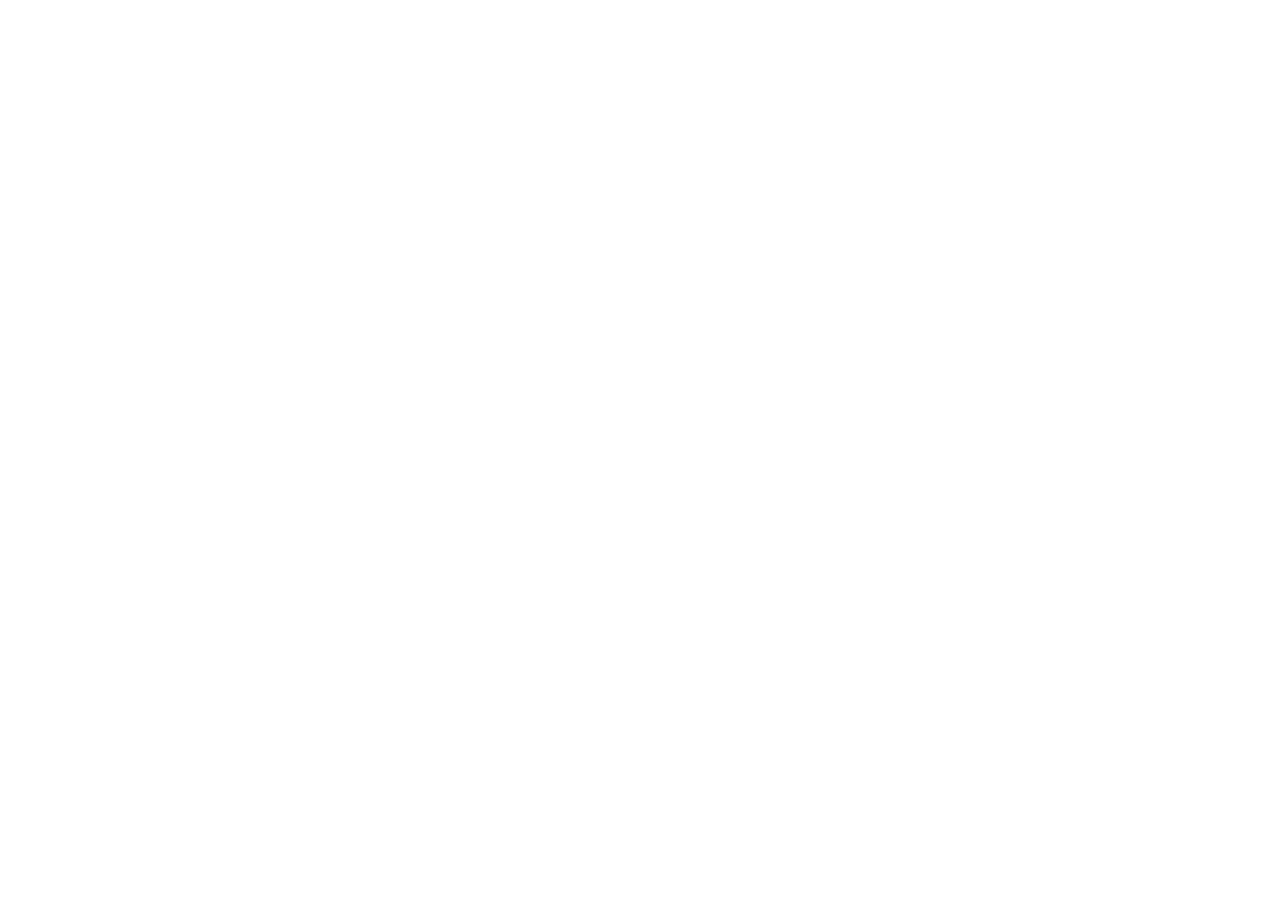
==== index.html @ e87ff60b "Serve static build from Pages branch" ====
<!doctype html>
<html lang="en">
  <head>
    <meta charset="UTF-8" />
    <meta name="viewport" content="width=device-width, initial-scale=1.0" />
    <meta name="theme-color" content="#f4f0e8" />
    <meta name="description" content="A conversation becomes a mural. Explore the Mural Memory QR demo." />
    <title>Mural Memory — conversation to wall</title>
    <script type="module" crossorigin src="/mural-memory-demo-site/assets/index-DfGF7hbg.js"></script>
    <link rel="stylesheet" crossorigin href="/mural-memory-demo-site/assets/index-CrHmBFet.css">
  </head>
  <body>
    <div id="root"></div>
  </body>
</html>
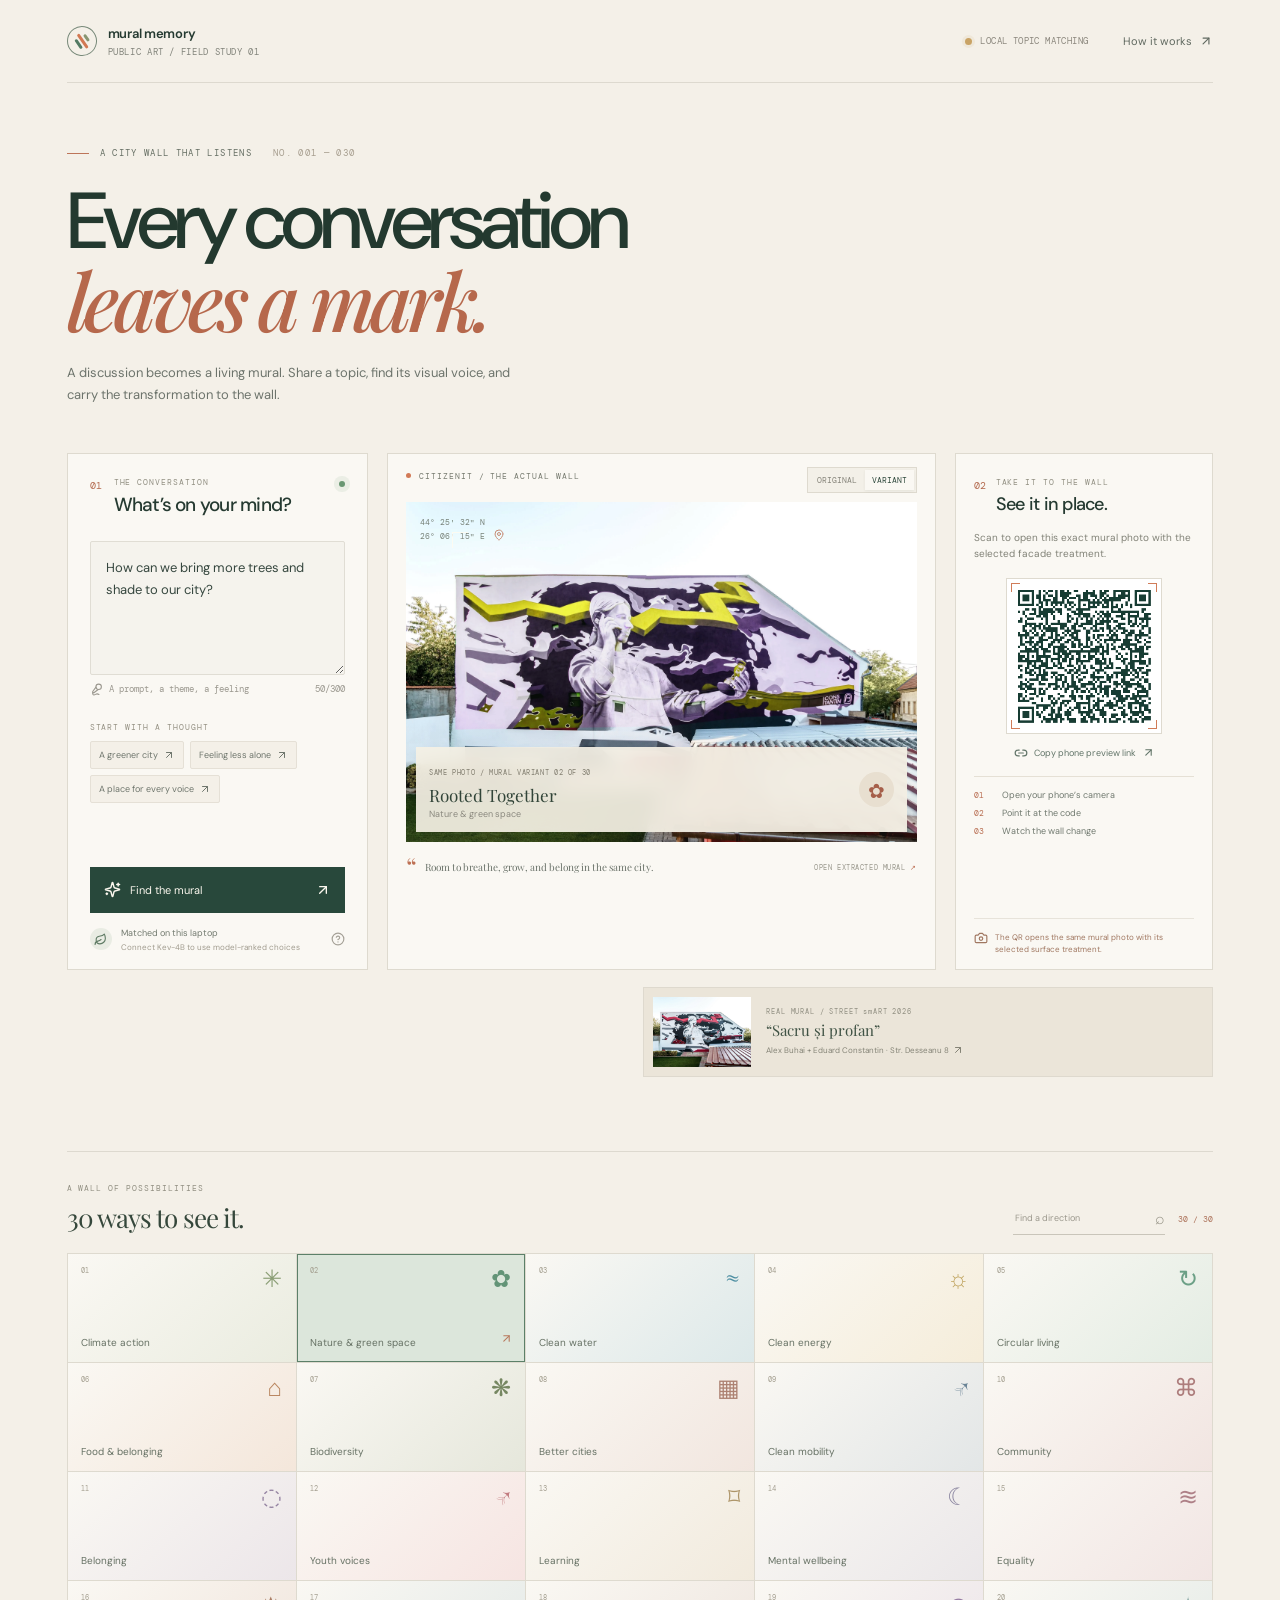
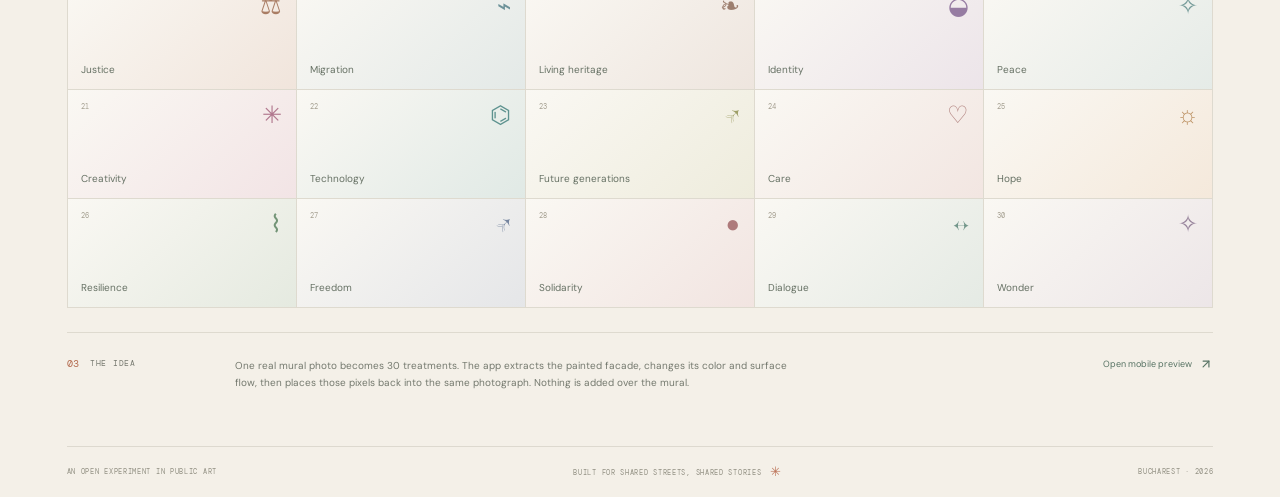
==== commit 07529a8b: "Publish 30 variants of the real mural photo" ====
--- a/index.html
+++ b/index.html
@@ -6,8 +6,8 @@
     <meta name="theme-color" content="#f4f0e8" />
     <meta name="description" content="A conversation becomes a mural. Explore the Mural Memory QR demo." />
     <title>Mural Memory — conversation to wall</title>
-    <script type="module" crossorigin src="/mural-memory-demo-site/assets/index-DfGF7hbg.js"></script>
-    <link rel="stylesheet" crossorigin href="/mural-memory-demo-site/assets/index-CrHmBFet.css">
+    <script type="module" crossorigin src="/assets/index-CZbqp0y6.js"></script>
+    <link rel="stylesheet" crossorigin href="/assets/index-C2gVaEKx.css">
   </head>
   <body>
     <div id="root"></div>
--- a/assets/index-C2gVaEKx.css
+++ b/assets/index-C2gVaEKx.css
@@ -0,0 +1 @@
+@import"https://fonts.googleapis.com/css2?family=DM+Mono:wght@400;500&family=DM+Sans:wght@400;500;600;700&family=Playfair+Display:ital,wght@0,500;0,600;1,500;1,600&display=swap";:root{font-family:DM Sans,Helvetica Neue,sans-serif;color:#253a31;background:#f4f0e8;font-synthesis:none;text-rendering:optimizeLegibility;-webkit-font-smoothing:antialiased;--ink: #233a31;--muted: #7c8278;--paper: #f4f0e8;--line: #ddd9cf;--orange: #d77852;--mono: "DM Mono", monospace;--serif: "Playfair Display", Georgia, serif}*{box-sizing:border-box}html{scroll-behavior:smooth}body{margin:0;min-width:320px;min-height:100vh;background:var(--paper)}button,textarea,input{font:inherit}button,a{-webkit-tap-highlight-color:transparent}button,a{color:inherit}.sr-only{position:absolute;width:1px;height:1px;overflow:hidden;clip:rect(0,0,0,0);white-space:nowrap}.site-shell{max-width:1512px;padding:0 5.2vw;margin:0 auto;overflow:hidden}.topbar{height:83px;display:flex;align-items:center;justify-content:space-between;border-bottom:1px solid var(--line)}.brand{display:flex;align-items:center;gap:11px;text-decoration:none}.brand-symbol{display:inline-flex;width:30px;height:30px;border:1px solid #768878;border-radius:50%;align-items:center;justify-content:center;gap:2px;transform:rotate(-35deg)}.brand-symbol span{display:block;width:3px;height:11px;border-radius:3px;background:#537a63}.brand-symbol span:nth-child(2){height:17px;background:#d17852}.brand-symbol span:nth-child(3){height:8px;background:#879571}.brand-name{font-weight:600;font-size:13px;letter-spacing:-.02em}.brand-name small{display:block;margin-top:4px;font:9px var(--mono);letter-spacing:.07em;color:#82847b}.topbar-right{display:flex;align-items:center;gap:35px}.system-status{display:flex;align-items:center;gap:8px;color:#8c887e;font:9px var(--mono);letter-spacing:.045em}.system-status i,.wall-label-dot,.mobile-proof span{width:7px;height:7px;display:inline-block;background:#c9a365;border-radius:50%;box-shadow:0 0 0 3px #c9a3651c}.system-status.is-live i{background:#629777;box-shadow:0 0 0 3px #62977722}.top-link{text-decoration:none;color:#606960;display:flex;align-items:center;gap:7px;font-size:11px}.top-link:hover,.how-row a:hover{color:var(--orange)}.intro{padding:64px 0 47px;position:relative}.eyebrow,.panel-kicker,.suggestion-label,.wall-label,.view-switch,.art-caption-index,.art-annotation,.wall-footnote-end,.tile-number,.how-title,.footer,.mobile-proof,.mobile-eyebrow,.mobile-art-label,.mobile-overline,.mobile-topic>span,.tracking-note,.camera-live-tag{font-family:var(--mono)}.eyebrow{color:#666f64;font-size:9px;letter-spacing:.15em;display:flex;align-items:center;gap:11px}.eyebrow-line{width:22px;height:1px;background:#bd7559}.eyebrow-count{color:#a69d8e;margin-left:10px}.intro h1{font-size:clamp(48px,6.2vw,82px);font-weight:500;line-height:.98;letter-spacing:-.063em;margin:24px 0 17px;color:#23392f}.intro h1 em{font-family:var(--serif);font-weight:500;color:#b6684c;letter-spacing:-.065em}.intro-copy{width:min(460px,100%);margin:0;color:#6d746c;line-height:1.7;font-size:13px}.studio{display:grid;grid-template-columns:minmax(250px,.78fr) minmax(400px,1.42fr) minmax(220px,.67fr);gap:19px;align-items:stretch}.conversation-panel,.wall-panel,.qr-card{border:1px solid #dedacf;background:#faf8f3;min-width:0}.conversation-panel{padding:23px 22px 17px;display:flex;flex-direction:column;min-height:517px}.panel-heading,.qr-head{display:flex;align-items:flex-start;gap:12px}.section-index{display:inline-flex;font:10px var(--mono);color:#b36a4e;margin-top:2px}.panel-kicker{font-size:8px;color:#929083;letter-spacing:.12em;margin:0 0 8px}.panel-heading h2,.qr-head h2{font-weight:500;font-size:19px;line-height:1.1;letter-spacing:-.04em;margin:0}.live-pulse{display:block;width:6px;height:6px;margin:4px 0 0 auto;background:#6a9773;border-radius:50%;box-shadow:0 0 0 5px #6a97731b}.conversation-panel textarea{margin-top:25px;width:100%;height:134px;border:1px solid #e0ddd4;background:#f5f3ed;padding:15px;border-radius:2px;color:#36473f;font:13px/1.7 DM Sans,sans-serif;outline:none;resize:vertical;min-height:90px;transition:border .2s,box-shadow .2s}.conversation-panel textarea:focus{border-color:#9da892;box-shadow:0 0 0 3px #79907813}.textarea-meta{display:flex;align-items:center;justify-content:space-between;margin-top:8px;color:#9b988f;font:9px var(--mono)}.textarea-meta span:first-child{display:flex;align-items:center;gap:6px}.suggestion-label{margin-top:26px;color:#969285;font-size:8px;letter-spacing:.12em}.suggestions{display:flex;flex-wrap:wrap;gap:6px;margin-top:9px}.suggestions button{background:#f4f0e8;border:1px solid #e5e0d6;padding:7px 8px;font-size:9px;color:#6f766d;border-radius:2px;cursor:pointer;display:inline-flex;align-items:center;gap:5px}.suggestions button:hover{border-color:#bc886f;color:#a2543b}.find-button{margin-top:auto;border:0;height:46px;background:#28483b;color:#fbf7ee;padding:0 14px;display:flex;align-items:center;justify-content:flex-start;gap:9px;font-size:11px;cursor:pointer;text-align:left;transition:background .18s}.find-button svg:last-child{margin-left:auto}.find-button:hover{background:#35634f}.find-button:disabled{opacity:.7;cursor:wait}.spin{animation:spin .85s linear infinite}@keyframes spin{to{transform:rotate(360deg)}}.classifier-note{display:flex;gap:9px;align-items:center;margin-top:14px;color:#737b70;font-size:9px}.classifier-note>span:nth-child(2){flex:1}.classifier-icon{width:22px;height:22px;border-radius:50%;background:#e9ece3;color:#5f7b64;display:grid;place-items:center}.classifier-note small{display:block;margin-top:3px;color:#a09b8e;font-size:8px}.help-icon{color:#a5a197}.wall-panel{padding:17px 18px 0;display:flex;flex-direction:column}.wall-topline{height:31px;display:flex;align-items:flex-start;justify-content:space-between}.wall-label{display:flex;align-items:center;gap:8px;color:#777b70;font-size:8px;letter-spacing:.12em}.wall-label-dot{width:5px;height:5px;background:#d27a56;box-shadow:none}.view-switch{border:1px solid #dedacf;padding:2px;display:flex;gap:1px;background:#f3f0e8;margin-top:-4px}.view-switch button{background:transparent;border:0;padding:5px 7px;color:#88867c;font:8px var(--mono);cursor:pointer}.view-switch button.selected{background:#faf8f3;color:#304a3e;box-shadow:0 1px 3px #26382b12}.tiny-sparkle{color:#bd7053}.wall-art-wrap{width:100%;aspect-ratio:1.5;min-height:320px;max-height:500px;position:relative;overflow:hidden;background:#e4d9c5;isolation:isolate}.wall-art-wrap:after{content:"";position:absolute;inset:auto 0 0;height:35%;background:linear-gradient(0deg,#6e604c28,transparent);pointer-events:none;z-index:1}.wall-art-wrap>.wall-photo{position:absolute;top:0;right:0;bottom:0;left:0;width:100%;height:100%;display:block;object-fit:contain}.wall-coordinate{position:absolute;z-index:2;left:14px;top:14px;color:#5c6558;font:8px/1.65 var(--mono);opacity:.8}.wall-coordinate svg{vertical-align:-2px;margin-left:3px;color:#bd7053}.art-corner{position:absolute;z-index:2;width:16px;height:16px;border-color:#fffaf0d8;border-style:solid}.art-corner-tl{left:9%;top:9%;border-width:1px 0 0 1px}.art-corner-br{right:9%;bottom:9%;border-width:0 1px 1px 0}.art-caption{z-index:3;position:absolute;left:10px;right:10px;bottom:10px;min-height:73px;padding:12px 13px;background:#f6f1e5eb;-webkit-backdrop-filter:blur(9px);backdrop-filter:blur(9px);display:flex;align-items:center;justify-content:space-between}.art-caption-index{font-size:7px;letter-spacing:.09em;color:#827e70}.art-caption h3{margin:4px 0 2px;font:17px var(--serif);color:#314438}.art-caption p{margin:0;font-size:9px;color:#8b897f}.art-caption-motif{width:35px;height:35px;border-radius:50%;display:grid;place-items:center;color:#a65f4a;background:#e8dfd0;font:20px var(--serif)}.wall-footnote{min-height:51px;display:flex;align-items:center;gap:8px;color:#6c746b;font:10px/1.45 var(--serif)}.footnote-quote{font:26px var(--serif);color:#bd7053;align-self:flex-start;margin-top:7px}.wall-footnote-end{margin-left:auto;white-space:nowrap;font-size:7px;letter-spacing:.08em;color:#9a988d;text-decoration:none}.wall-footnote-end:hover{color:#6b7a65}.wall-footnote-end span{color:#bd7053}.qr-card{padding:23px 18px 14px;display:flex;flex-direction:column}.qr-head{gap:10px}.qr-head h2{font-size:18px}.qr-copy{margin:15px 0 17px;font-size:10px;line-height:1.6;color:#818277}.qr-display{width:154px;height:154px;margin:0 auto;display:grid;place-items:center;position:relative;background:#fff;border:8px solid white;outline:1px solid #dedacf}.qr-display img{width:100%;height:100%;display:block}.qr-placeholder{color:#597765}.qr-corner{position:absolute;width:9px;height:9px;border-color:#d17c58;border-style:solid}.qr-tl{top:-4px;left:-4px;border-width:1px 0 0 1px}.qr-tr{top:-4px;right:-4px;border-width:1px 1px 0 0}.qr-bl{bottom:-4px;left:-4px;border-width:0 0 1px 1px}.qr-br{bottom:-4px;right:-4px;border-width:0 1px 1px 0}.copy-link{cursor:pointer;border:0;padding:0;margin:13px auto 0;background:transparent;display:flex;align-items:center;gap:6px;font-size:9px;color:#617468}.copy-link:hover{color:#b56448}.qr-divider{height:1px;background:#e5e0d5;margin:16px 0 12px}.qr-steps{display:grid;grid-template-columns:21px 1fr;align-items:center;gap:6px 7px}.qr-step-no{color:#b86d50;font:8px var(--mono)}.qr-steps p{margin:0;color:#70796f;font-size:9px}.mobile-note{margin-top:auto;padding-top:12px;border-top:1px solid #e7e3da;display:flex;align-items:flex-start;gap:7px;color:#a07761;font-size:8px;line-height:1.5}.mobile-note svg{flex:0 0 auto}.real-mural-reference{margin:17px 0 74px auto;max-width:570px;display:flex;align-items:center;gap:15px;padding:9px;background:#ebe5d9;border:1px solid #ded9ce;text-decoration:none;transition:background .2s}.real-mural-reference:hover{background:#e6ddce}.real-mural-reference img{display:block;width:98px;height:70px;object-fit:cover;object-position:center;filter:saturate(.87)}.reference-copy{display:flex;flex-direction:column;gap:4px;min-width:0}.reference-copy .panel-kicker{margin:0;font-size:7px}.reference-copy strong{font:15px var(--serif);color:#405345}.reference-copy small{color:#858477;font-size:8px;display:flex;align-items:center;gap:3px}.collection{padding-bottom:55px;border-top:1px solid var(--line)}.collection-heading{padding:31px 0 18px;display:flex;justify-content:space-between;align-items:flex-end}.collection-heading .panel-kicker{margin-bottom:7px}.collection-heading h2{margin:0;font:26px var(--serif);letter-spacing:-.035em;color:#35473b}.collection-tools{display:flex;align-items:center;gap:13px}.search-wrap{display:flex;align-items:center;width:152px;padding:5px 0;border-bottom:1px solid #c9c5ba;color:#969387;gap:6px}.search-wrap input{width:100%;min-width:0;border:0;outline:0;background:transparent;font-size:9px;color:#384c40}.search-wrap input::placeholder{color:#9b988d}.collection-total{color:#ab7058;font:8px var(--mono)}.mural-grid{display:grid;grid-template-columns:repeat(5,minmax(0,1fr));border-left:1px solid #dedacf;border-top:1px solid #dedacf}.mural-tile{min-height:109px;border:0;border-bottom:1px solid #dedacf;border-right:1px solid #dedacf;position:relative;background:linear-gradient(138deg,#faf8f3,color-mix(in srgb,var(--mural-tint) 14%,#faf8f3));text-align:left;cursor:pointer;padding:13px 13px 11px;transition:background .2s,transform .18s}.mural-tile:hover{z-index:1;transform:translateY(-2px);background:color-mix(in srgb,var(--mural-tint) 24%,#fbf9f4)}.mural-tile.active{box-shadow:inset 0 0 0 1px #5c8069;background:color-mix(in srgb,var(--mural-tint) 17%,#f9f7f1)}.tile-number{position:absolute;top:12px;left:13px;color:#a49f90;font-size:7px}.tile-motif{position:absolute;top:7px;right:14px;font:24px var(--serif);color:color-mix(in srgb,var(--mural-tint) 76%,#434f3f);opacity:.83}.tile-name{position:absolute;left:13px;bottom:13px;max-width:calc(100% - 38px);color:#667164;font-size:10px}.tile-arrow{position:absolute;bottom:12px;right:12px;color:#b87a5d;opacity:0;transition:opacity .18s}.mural-tile:hover .tile-arrow,.mural-tile.active .tile-arrow{opacity:1}.how-row{display:grid;grid-template-columns:150px 1fr 180px;align-items:start;gap:18px;padding:24px 0 0;margin-top:24px;border-top:1px solid #dedacf}.how-title{display:flex;gap:10px;align-items:center;color:#777a70;font-size:8px;letter-spacing:.09em}.how-title .section-index{margin:0}.how-row p{max-width:570px;margin:0;color:#74796e;font-size:10px;line-height:1.7}.how-row a{display:flex;align-items:center;gap:7px;justify-self:end;text-decoration:none;font-size:9px;color:#567263}.footer{min-height:51px;display:flex;justify-content:space-between;align-items:center;gap:12px;border-top:1px solid var(--line);color:#929083;font-size:7px;letter-spacing:.1em}.footer-star{color:#bc7358;font-size:13px;margin-left:4px;vertical-align:-1px}.toast{position:fixed;right:24px;bottom:24px;z-index:10;background:#27493a;color:#f8f4eb;padding:11px 15px;display:flex;align-items:center;gap:8px;box-shadow:0 5px 18px #23392f35;font-size:11px;animation:toast-in .2s ease-out}@keyframes toast-in{0%{opacity:0;transform:translateY(5px)}to{opacity:1;transform:none}}.mobile-shell{--mural-hue: 0deg;--mural-tint: #839766;width:min(100%,560px);min-height:100vh;margin:0 auto;padding:0 22px;background:#f4f0e8;color:#273d32;overflow:hidden}.mobile-top{height:64px;display:flex;align-items:center;justify-content:space-between;border-bottom:1px solid #dedacf}.mobile-brand{text-decoration:none;display:flex;align-items:center;gap:8px;font-size:12px;font-weight:600}.mobile-brand .brand-symbol{width:24px;height:24px}.mobile-brand .brand-symbol span{height:8px}.mobile-brand .brand-symbol span:nth-child(2){height:14px}.mobile-brand .brand-symbol span:nth-child(3){height:6px}.mobile-proof{display:flex;align-items:center;gap:7px;color:#888579;font-size:7px;letter-spacing:.07em}.mobile-proof span{width:5px;height:5px;background:#b88362;box-shadow:none}.mobile-intro{padding:35px 0 24px}.mobile-eyebrow{display:flex;align-items:center;gap:7px;color:#9a745d;font-size:8px;letter-spacing:.1em}.mobile-intro h1{font-size:51px;font-weight:500;line-height:.93;letter-spacing:-.07em;margin:15px 0 12px}.mobile-intro h1 em{font:italic 500 51px/.97 var(--serif);color:#b66c50;letter-spacing:-.07em}.mobile-intro p{max-width:300px;margin:0;color:#777c72;font-size:11px;line-height:1.6}.mobile-camera-frame{position:relative;width:100%;height:auto;aspect-ratio:1.5;min-height:245px;max-height:460px;overflow:hidden;background:#e4d9c5;isolation:isolate}.mobile-camera-frame>.wall-photo{position:absolute;top:0;right:0;bottom:0;left:0;width:100%;height:100%;display:block;object-fit:contain}.camera-video{position:absolute;z-index:1;top:0;right:0;bottom:0;left:0;width:100%;height:100%;object-fit:cover;opacity:0;transition:opacity .5s}.camera-on .camera-video{opacity:.96}.mobile-art-label{position:absolute;z-index:3;bottom:11px;left:13px;right:13px;display:flex;justify-content:space-between;gap:12px;color:#fff;text-shadow:0 1px 5px #1c211fcc;font-size:7px;letter-spacing:.06em}.camera-frame-corner{position:absolute;z-index:2;width:17px;height:17px;border-color:#fff9e3;border-style:solid;filter:drop-shadow(0 1px 2px #30312888)}.camera-corner-tl{top:11px;left:11px;border-width:1px 0 0 1px}.camera-corner-tr{top:11px;right:11px;border-width:1px 1px 0 0}.camera-corner-bl{bottom:11px;left:11px;border-width:0 0 1px 1px}.camera-corner-br{bottom:11px;right:11px;border-width:0 1px 1px 0}.camera-live-tag{position:absolute;top:17px;left:18px;z-index:3;display:flex;align-items:center;gap:7px;color:#fff;font-size:7px;text-shadow:0 1px 4px #17231dcc;letter-spacing:.06em}.camera-live-tag i{width:5px;height:5px;border-radius:50%;background:#ed8d6a;box-shadow:0 0 0 3px #ed8d6a40}.mobile-art-info{display:flex;justify-content:space-between;align-items:center;gap:14px;padding:22px 0 19px;border-bottom:1px solid #dedacf}.mobile-overline{color:#a36c51;font-size:8px;letter-spacing:.1em}.mobile-art-title h2{margin:4px 0;font:23px var(--serif);letter-spacing:-.035em}.mobile-art-title p{margin:0;color:#7c8076;font-size:9px;line-height:1.5}.motion-toggle{flex:0 0 auto;border:1px solid #d8d3c9;background:transparent;display:flex;align-items:center;gap:6px;padding:5px 7px 5px 5px;color:#858276;font:7px var(--mono)}.motion-toggle.on{color:#536e5c}.motion-toggle-knob{display:grid;place-items:center;width:19px;height:19px;border-radius:50%;background:#e8e1d5;color:#b66c50}.mobile-topic{margin:19px 0 13px;padding:0 0 0 11px;border-left:1px solid #ca8969}.mobile-topic>span{color:#9b8c79;font-size:7px;letter-spacing:.11em}.mobile-topic p{margin:5px 0 0;color:#566257;font:italic 13px/1.5 var(--serif)}.mobile-real-reference{margin:0 0 14px;display:flex;align-items:center;gap:4px;color:#a66e51;font:7px/1.5 var(--mono);letter-spacing:.025em;text-decoration:none}.camera-message{margin:0 0 10px;color:#a65f48;font-size:9px;line-height:1.5}.camera-action{width:100%;height:47px;border:0;background:#294a3c;color:#f8f4eb;display:flex;align-items:center;gap:9px;padding:0 13px;text-align:left;font-size:10px;cursor:pointer}.camera-action svg:last-child{margin-left:auto}.camera-action:hover{background:#38624f}.tracking-note{display:flex;gap:9px;margin:14px 0 26px;color:#b16f4f;font-size:7px;letter-spacing:.06em}.tracking-note span{font-family:DM Sans,sans-serif;color:#929084;font-size:8px;letter-spacing:0;line-height:1.45}.mobile-footer{min-height:41px;border-top:1px solid #dedacf;display:flex;justify-content:space-between;align-items:center;color:#999488;font:7px var(--mono);letter-spacing:.08em}.mobile-footer span:last-child{color:#b66c50;font-size:14px}@media(max-width:1120px){.site-shell{padding:0 4vw}.studio{grid-template-columns:minmax(235px,.8fr) minmax(360px,1.35fr)}.qr-card{grid-column:1 / -1;display:grid;grid-template-columns:1fr 154px 1fr;align-items:center;gap:4px 18px;padding:14px 18px}.qr-head{grid-column:1;grid-row:1}.qr-copy{grid-column:1;grid-row:2;margin:5px 0 0 25px}.qr-display{grid-column:2;grid-row:1 / span 3;width:132px;height:132px}.copy-link{grid-column:2;grid-row:4;margin-top:1px;white-space:nowrap}.qr-divider{display:none}.qr-steps{grid-column:3;grid-row:1 / span 2;grid-template-columns:21px 1fr}.mobile-note{grid-column:3;grid-row:3 / span 2;margin:4px 0 0;padding-top:8px;border-top:1px solid #e7e3da}}@media(max-width:760px){.site-shell{padding:0 20px}.topbar{height:68px}.topbar-right{gap:13px}.system-status{font-size:0;gap:0}.system-status i{width:7px;height:7px}.top-link{font-size:10px}.intro{padding:47px 0 33px}.intro h1{font-size:clamp(49px,11vw,72px)}.intro-copy{font-size:12px;max-width:380px}.studio{grid-template-columns:1fr;gap:12px}.conversation-panel{min-height:425px;padding:20px}.wall-panel{min-height:505px}.qr-card{grid-column:auto;display:grid;grid-template-columns:1fr 120px;gap:7px 13px}.qr-head{grid-column:1;grid-row:1}.qr-copy{grid-column:1;grid-row:2;margin:0 0 4px 25px}.qr-display{grid-column:2;grid-row:1 / span 3;width:113px;height:113px}.copy-link{grid-column:1;grid-row:3;justify-self:start;margin:0 0 0 25px;white-space:nowrap}.qr-steps{grid-column:1 / -1;grid-row:4;border-top:1px solid #e5e0d5;padding-top:10px;grid-template-columns:21px 1fr 21px 1fr 21px 1fr;gap:7px}.qr-steps p{font-size:8px}.mobile-note{grid-column:1 / -1;grid-row:5;margin-top:3px;padding-top:8px}.real-mural-reference{margin:14px 0 56px}.collection-heading{align-items:flex-start;gap:12px}.collection-heading h2{font-size:24px}.collection-tools{gap:8px;margin-top:11px}.search-wrap{width:120px}.mural-grid{grid-template-columns:repeat(3,minmax(0,1fr))}.mural-tile{min-height:95px;padding:10px}.tile-number,.tile-name{left:10px}.tile-name{font-size:9px;bottom:10px}.tile-motif{right:10px;top:6px}.tile-number{top:10px}.how-row{grid-template-columns:1fr auto;gap:12px}.how-title{grid-column:1}.how-row p{grid-column:1 / -1;grid-row:2}.how-row a{grid-column:2;grid-row:1}.footer{flex-wrap:wrap;padding:12px 0}.footer span:nth-child(2){display:none}}@media(max-width:420px){.site-shell{padding:0 15px}.brand-name small,.eyebrow{font-size:8px}.eyebrow-count{margin-left:auto}.collection-heading{flex-direction:column}.collection-tools{margin-top:0;width:100%;justify-content:space-between}.search-wrap{width:150px}.mural-grid{grid-template-columns:repeat(2,minmax(0,1fr))}.qr-steps{grid-template-columns:21px 1fr;gap:7px}.qr-card{grid-template-columns:1fr 103px}.qr-display{width:96px;height:96px}.real-mural-reference img{width:80px;height:63px}.reference-copy strong{font-size:13px}.reference-copy small{font-size:7px}}@media(prefers-reduced-motion:reduce){*,*:before,*:after{scroll-behavior:auto!important;animation-duration:.01ms!important;animation-iteration-count:1!important;transition-duration:.01ms!important}}
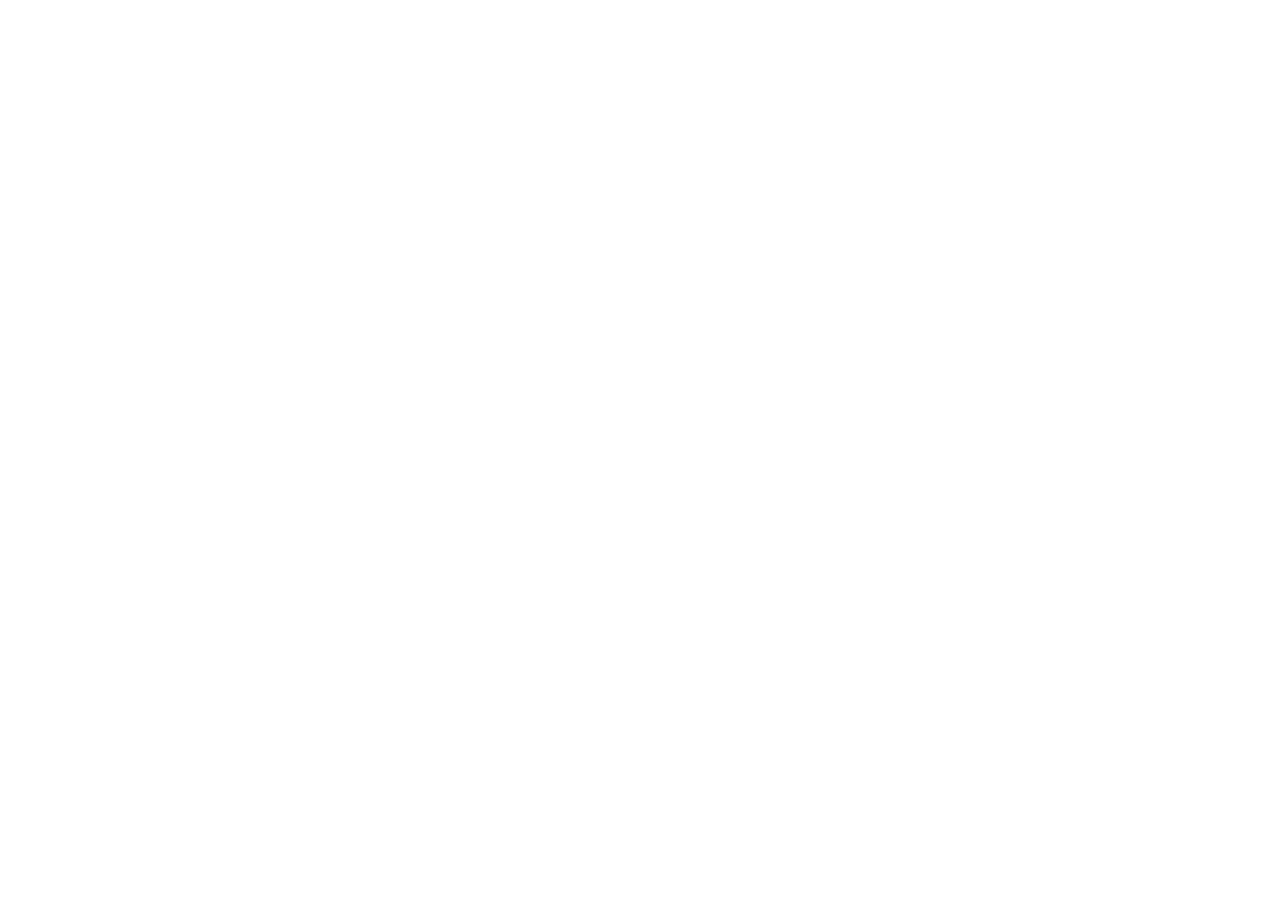
==== commit 9d74619c: "Fix Pages asset base path" ====
--- a/index.html
+++ b/index.html
@@ -6,8 +6,8 @@
     <meta name="theme-color" content="#f4f0e8" />
     <meta name="description" content="A conversation becomes a mural. Explore the Mural Memory QR demo." />
     <title>Mural Memory — conversation to wall</title>
-    <script type="module" crossorigin src="/assets/index-CZbqp0y6.js"></script>
-    <link rel="stylesheet" crossorigin href="/assets/index-C2gVaEKx.css">
+    <script type="module" crossorigin src="/mural-memory-demo-site/assets/index-Du5ON0pD.js"></script>
+    <link rel="stylesheet" crossorigin href="/mural-memory-demo-site/assets/index-C2gVaEKx.css">
   </head>
   <body>
     <div id="root"></div>
